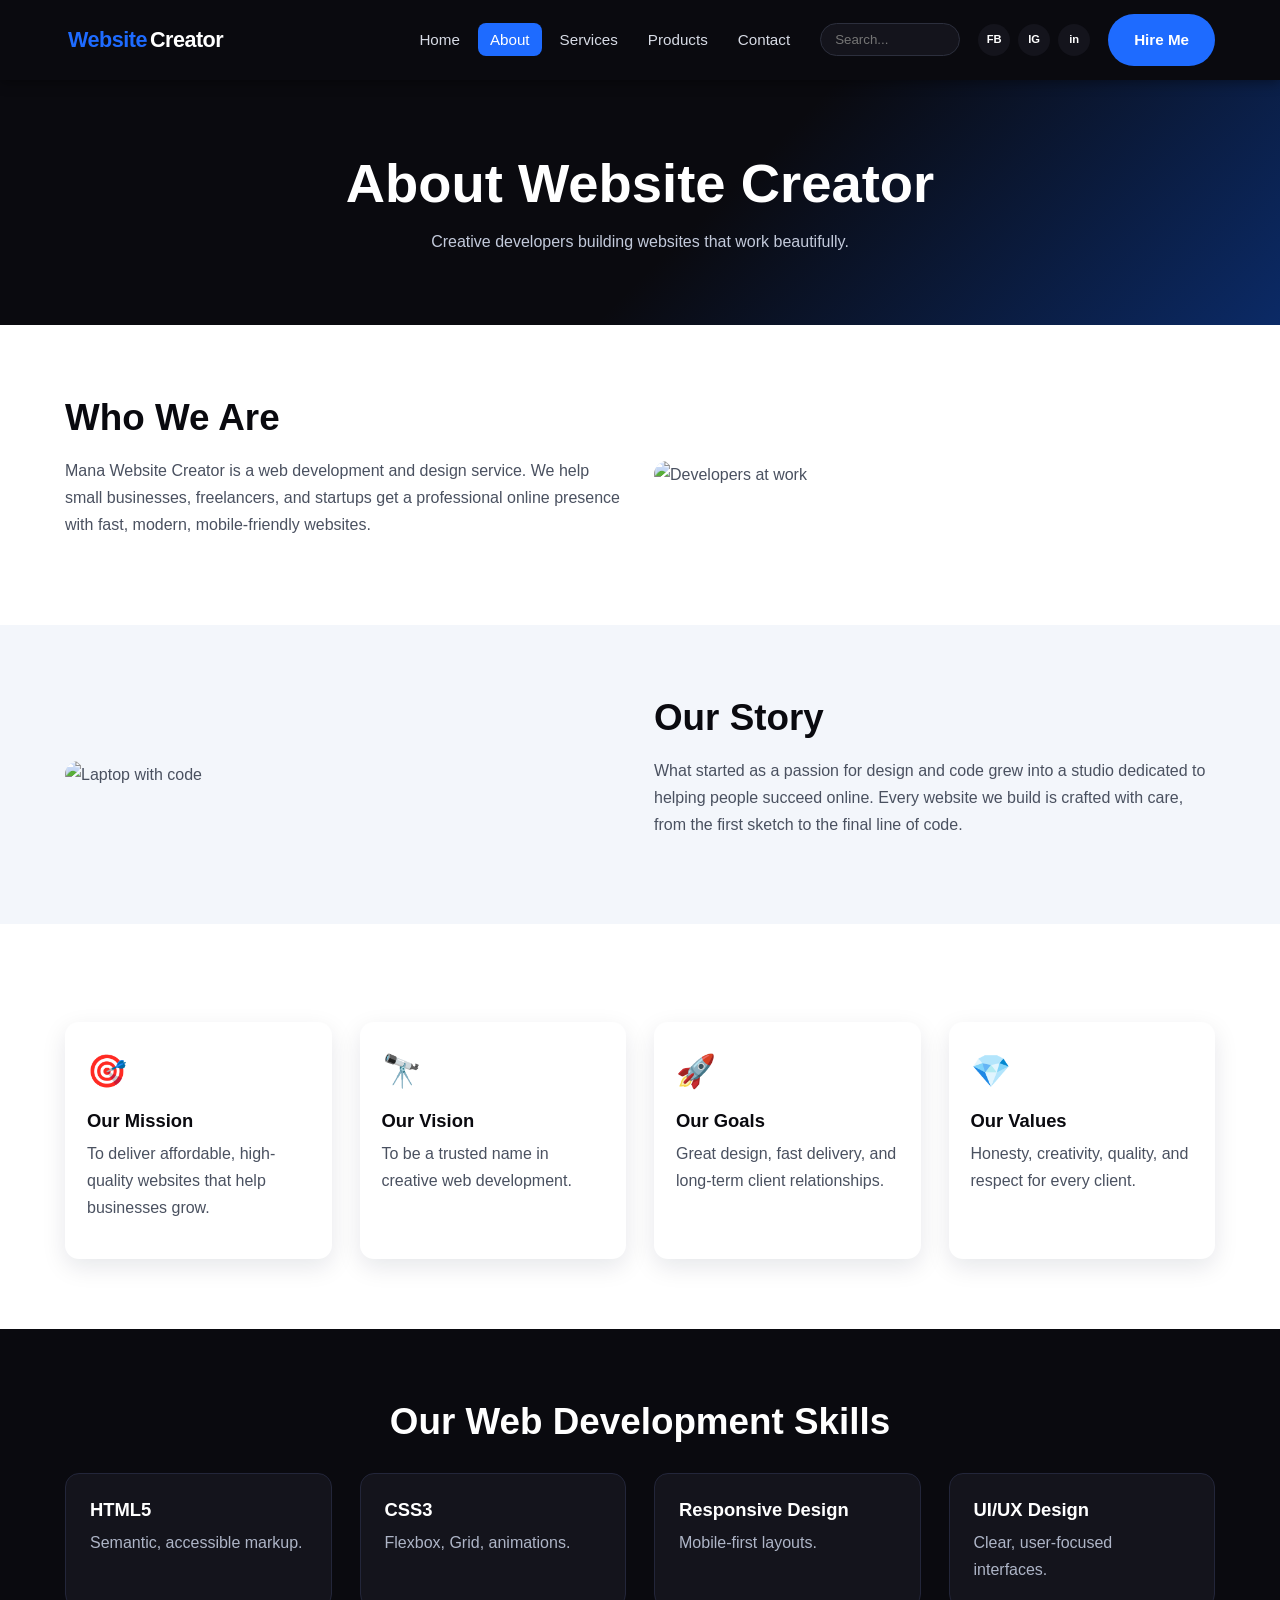
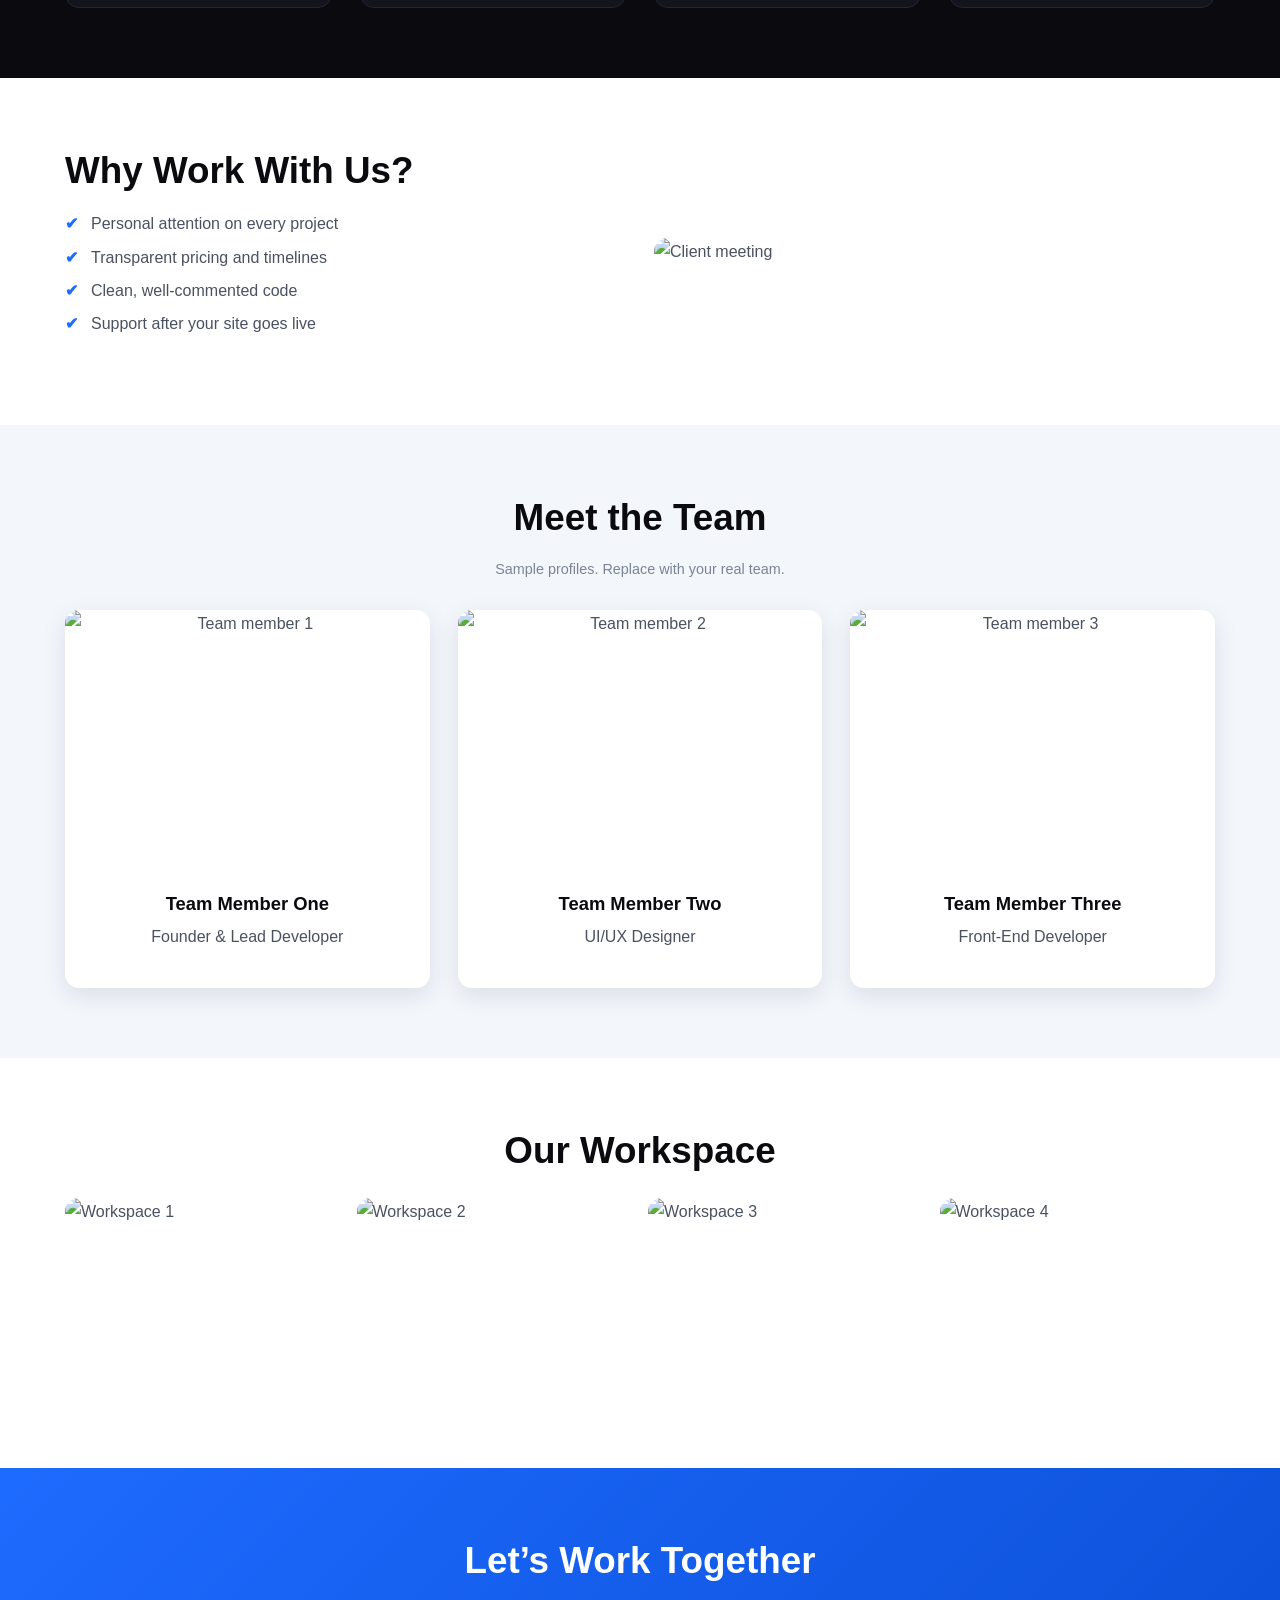
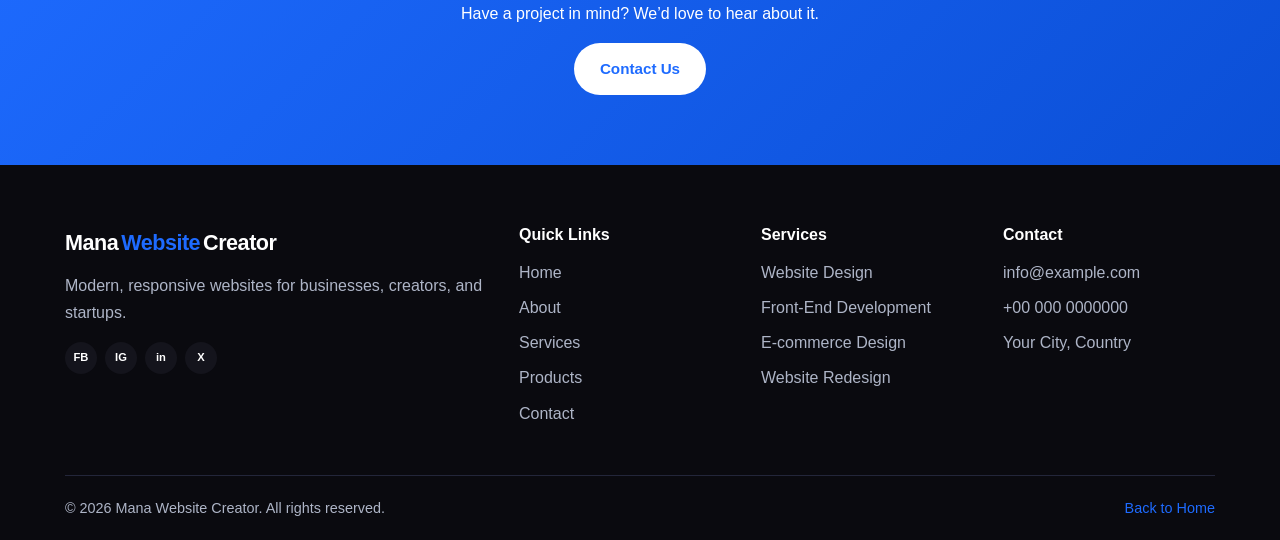
==== about.html @ 3a4bfbbe "Add files via upload" ====
<!DOCTYPE html>
<html lang="en">
<head>
  <meta charset="UTF-8">
  <meta name="viewport" content="width=device-width, initial-scale=1.0">
  <title>About Us | Mana Website Creator</title>
  <link rel="stylesheet" href="style.css">
</head>
<body>

<header class="site-header">
  <div class="container header-inner">
    <a href="index.html" class="logo"><span>Website</span>Creator</a>
    <input type="checkbox" id="nav-toggle" class="nav-toggle">
    <label for="nav-toggle" class="nav-btn" aria-label="Toggle menu">&#9776;</label>
    <nav class="nav">
      <ul>
        <li><a href="index.html">Home</a></li>
        <li><a href="about.html" class="active">About</a></li>
        <li><a href="services.html">Services</a></li>
        <li><a href="products.html">Products</a></li>
        <li><a href="contact.html">Contact</a></li>
      </ul>
      <form class="search" action="#" role="search"><input type="search" placeholder="Search..." aria-label="Search"></form>
      <div class="social"><a href="#">FB</a><a href="#">IG</a><a href="#">in</a></div>
      <a href="contact.html" class="btn btn-primary">Hire Me</a>
    </nav>
  </div>
</header>

<main>
  <!-- About hero -->
  <section class="page-hero">
    <div class="container">
      <h1>About Website Creator</h1>
      <p>Creative developers building websites that work beautifully.</p>
    </div>
  </section>

  <!-- Company introduction -->
  <section class="section">
    <div class="container grid-2">
      <div>
        <h2>Who We Are</h2>
        <p>Mana Website Creator is a web development and design service. We help small businesses, freelancers, and startups get a professional online presence with fast, modern, mobile-friendly websites.</p>
      </div>
      <img src="https://images.unsplash.com/photo-1551434678-e076c223a692?w=800&q=70" alt="Developers at work">
    </div>
  </section>

  <!-- Our story (image on left) -->
  <section class="section bg-light">
    <div class="container grid-2">
      <img src="https://images.unsplash.com/photo-1498050108023-c5249f4df085?w=800&q=70" alt="Laptop with code">
      <div>
        <h2>Our Story</h2>
        <p>What started as a passion for design and code grew into a studio dedicated to helping people succeed online. Every website we build is crafted with care, from the first sketch to the final line of code.</p>
      </div>
    </div>
  </section>

  <!-- Mission, vision, goals, values -->
  <section class="section">
    <div class="container grid-4">
      <div class="card pad"><div class="icon">🎯</div><h3>Our Mission</h3><p>To deliver affordable, high-quality websites that help businesses grow.</p></div>
      <div class="card pad"><div class="icon">🔭</div><h3>Our Vision</h3><p>To be a trusted name in creative web development.</p></div>
      <div class="card pad"><div class="icon">🚀</div><h3>Our Goals</h3><p>Great design, fast delivery, and long-term client relationships.</p></div>
      <div class="card pad"><div class="icon">💎</div><h3>Our Values</h3><p>Honesty, creativity, quality, and respect for every client.</p></div>
    </div>
  </section>

  <!-- Skills -->
  <section class="section bg-dark">
    <div class="container">
      <h2 class="center">Our Web Development Skills</h2>
      <div class="grid-4">
        <div class="why"><h3>HTML5</h3><p>Semantic, accessible markup.</p></div>
        <div class="why"><h3>CSS3</h3><p>Flexbox, Grid, animations.</p></div>
        <div class="why"><h3>Responsive Design</h3><p>Mobile-first layouts.</p></div>
        <div class="why"><h3>UI/UX Design</h3><p>Clear, user-focused interfaces.</p></div>
      </div>
    </div>
  </section>

  <!-- Why work with us (image on right) -->
  <section class="section">
    <div class="container grid-2">
      <div>
        <h2>Why Work With Us?</h2>
        <ul class="checklist">
          <li>Personal attention on every project</li>
          <li>Transparent pricing and timelines</li>
          <li>Clean, well-commented code</li>
          <li>Support after your site goes live</li>
        </ul>
      </div>
      <img src="https://images.unsplash.com/photo-1557804506-669a67965ba0?w=800&q=70" alt="Client meeting">
    </div>
  </section>

  <!-- Team -->
  <section class="section bg-light">
    <div class="container">
      <h2 class="center">Meet the Team</h2>
      <p class="center note">Sample profiles. Replace with your real team.</p>
      <div class="grid-3">
        <article class="card center"><img src="https://images.unsplash.com/photo-1472099645785-5658abf4ff4e?w=500&q=70" alt="Team member 1"><div class="pad"><h3>Team Member One</h3><p>Founder &amp; Lead Developer</p></div></article>
        <article class="card center"><img src="https://images.unsplash.com/photo-1494790108377-be9c29b29330?w=500&q=70" alt="Team member 2"><div class="pad"><h3>Team Member Two</h3><p>UI/UX Designer</p></div></article>
        <article class="card center"><img src="https://images.unsplash.com/photo-1500648767791-00dcc994a43e?w=500&q=70" alt="Team member 3"><div class="pad"><h3>Team Member Three</h3><p>Front-End Developer</p></div></article>
      </div>
    </div>
  </section>

  <!-- Gallery -->
  <section class="section">
    <div class="container">
      <h2 class="center">Our Workspace</h2>
      <div class="gallery">
        <img src="https://images.unsplash.com/photo-1531403009284-440f080d1e12?w=500&q=70" alt="Workspace 1">
        <img src="https://images.unsplash.com/photo-1486312338219-ce68d2c6f44d?w=500&q=70" alt="Workspace 2">
        <img src="https://images.unsplash.com/photo-1461749280684-dccba630e2f6?w=500&q=70" alt="Workspace 3">
        <img src="https://images.unsplash.com/photo-1517694712202-14dd9538aa97?w=500&q=70" alt="Workspace 4">
      </div>
    </div>
  </section>

  <section class="cta">
    <div class="container center">
      <h2>Let’s Work Together</h2>
      <p>Have a project in mind? We’d love to hear about it.</p>
      <a href="contact.html" class="btn btn-light">Contact Us</a>
    </div>
  </section>
</main>

<footer class="site-footer">
  <div class="container footer-grid">
    <div>
      <a href="index.html" class="logo">Mana<span>Website</span>Creator</a>
      <p>Modern, responsive websites for businesses, creators, and startups.</p>
      <div class="social"><a href="#">FB</a><a href="#">IG</a><a href="#">in</a><a href="#">X</a></div>
    </div>
    <div><h4>Quick Links</h4><ul>
      <li><a href="index.html">Home</a></li><li><a href="about.html">About</a></li><li><a href="services.html">Services</a></li><li><a href="products.html">Products</a></li><li><a href="contact.html">Contact</a></li></ul></div>
    <div><h4>Services</h4><ul>
      <li><a href="services.html#design">Website Design</a></li><li><a href="services.html#frontend">Front-End Development</a></li><li><a href="services.html#ecommerce">E-commerce Design</a></li><li><a href="services.html#redesign">Website Redesign</a></li></ul></div>
    <div><h4>Contact</h4><ul>
      <li>info@example.com</li><li>+00 000 0000000</li><li>Your City, Country</li></ul></div>
  </div>
  <div class="container footer-bottom">
    <p>&copy; 2026 Mana Website Creator. All rights reserved.</p>
    <a href="index.html">Back to Home</a>
  </div>
</footer>

</body>
</html>
---- style.css ----
/* ==========================================================
   MANA WEBSITE CREATOR - MAIN STYLESHEET
   ========================================================== */

/* ---------- 1. RESET & GLOBAL ---------- */
* { margin: 0; padding: 0; box-sizing: border-box; }
html { scroll-behavior: smooth; }

/* ---------- 2. COLOR & FONT VARIABLES ---------- */
:root {
  --blue: #1e6bff;
  --blue-dark: #0b4fd6;
  --black: #0a0a0f;
  --dark: #14141c;
  --white: #ffffff;
  --light: #f3f6fb;
  --text: #4a5160;
  --radius: 14px;
  --shadow: 0 8px 24px rgba(10, 20, 50, 0.1);
  --font: "Segoe UI", Roboto, Arial, sans-serif;
}

body { font-family: var(--font); color: var(--text); line-height: 1.7; background: var(--white); }
img { max-width: 100%; display: block; border-radius: var(--radius); }
ul { list-style: none; }
a { text-decoration: none; color: inherit; transition: 0.3s; }

/* ---------- 3. TYPOGRAPHY ---------- */
h1, h2, h3, h4 { color: var(--black); line-height: 1.25; }
h1 { font-size: clamp(2rem, 5vw, 3.4rem); }
h2 { font-size: clamp(1.6rem, 3.5vw, 2.3rem); margin-bottom: 1rem; }
h3 { font-size: 1.15rem; margin-bottom: .5rem; }
p { margin-bottom: 1rem; }

/* ---------- 4. LAYOUT HELPERS ---------- */
.container { width: 92%; max-width: 1150px; margin: 0 auto; }
.section { padding: 70px 0; }
.center { text-align: center; }
.narrow { max-width: 760px; }
.bg-light { background: var(--light); }
.bg-dark { background: var(--black); }
.bg-dark h2, .bg-dark h3 { color: var(--white); }
.pad { padding: 22px; }
.note { font-size: .9rem; color: #7b8494; margin-bottom: 1.5rem; }

/* Responsive grids */
.grid-2, .grid-3, .grid-4, .grid-5 { display: grid; gap: 28px; margin-top: 28px; }
.grid-2 { grid-template-columns: repeat(2, 1fr); align-items: center; margin-top: 0; }
.grid-3 { grid-template-columns: repeat(3, 1fr); }
.grid-4 { grid-template-columns: repeat(4, 1fr); }
.grid-5 { grid-template-columns: repeat(5, 1fr); }

/* ---------- 5. HEADER & NAVIGATION ---------- */
.site-header { background: var(--black); position: sticky; top: 0; z-index: 100; box-shadow: 0 2px 12px rgba(0,0,0,.4); }
.header-inner { display: flex; align-items: center; justify-content: space-between; padding: 14px 0; gap: 16px; }

/* Text-based logo */
.logo { font-size: 1.35rem; font-weight: 800; color: var(--white); letter-spacing: -.5px; }
.logo span { color: var(--blue); margin: 0 3px; }

.nav { display: flex; align-items: center; gap: 18px; }
.nav ul { display: flex; gap: 6px; }
.nav ul a { color: #d7dbe5; padding: 8px 12px; border-radius: 8px; font-size: .95rem; }
.nav ul a:hover, .nav ul a.active { color: var(--white); background: var(--blue); }

.search input { padding: 8px 14px; border-radius: 30px; border: 1px solid #2c2f3d; background: var(--dark); color: var(--white); width: 140px; }
.search input:focus { outline: none; border-color: var(--blue); }

.social { display: flex; gap: 8px; }
.social a { width: 32px; height: 32px; border-radius: 50%; background: var(--dark); color: var(--white); display: grid; place-items: center; font-size: .7rem; font-weight: 700; }
.social a:hover { background: var(--blue); transform: translateY(-3px); }
.social.dark { flex-wrap: wrap; }
.social.dark a { width: auto; height: auto; padding: 6px 14px; border-radius: 30px; background: var(--light); color: var(--black); font-size: .85rem; }
.social.dark a:hover { background: var(--blue); color: var(--white); }

/* Mobile menu toggle (CSS-only checkbox trick) */
.nav-toggle { display: none; }
.nav-btn { display: none; color: var(--white); font-size: 1.8rem; cursor: pointer; }

/* ---------- 6. BUTTONS ---------- */
.btn { display: inline-block; padding: 11px 24px; border-radius: 30px; font-weight: 600; border: 2px solid transparent; cursor: pointer; font-size: .95rem; font-family: var(--font); }
.btn-primary { background: var(--blue); color: var(--white); }
.btn-primary:hover { background: var(--blue-dark); transform: translateY(-3px); box-shadow: var(--shadow); }
.btn-outline-light { border-color: var(--white); color: var(--white); }
.btn-outline-light:hover { background: var(--white); color: var(--black); }
.btn-light { background: var(--white); color: var(--blue); }
.btn-light:hover { background: var(--black); color: var(--white); transform: translateY(-3px); }
.btn-group { display: flex; gap: 14px; flex-wrap: wrap; margin-top: 20px; }

/* ---------- 7. HERO ---------- */
.hero { background: linear-gradient(135deg, var(--black) 55%, #0b2a66); padding: 80px 0; }
.hero h1, .hero p { color: var(--white); }
.hero p { color: #c3cadb; font-size: 1.08rem; margin-top: 16px; }
.tag { display: inline-block; background: rgba(30,107,255,.2); color: #7fa9ff; padding: 4px 14px; border-radius: 30px; font-size: .85rem; margin-bottom: 14px; }
.hero img { box-shadow: 0 20px 50px rgba(30,107,255,.3); }

/* Inner page hero */
.page-hero { background: linear-gradient(135deg, var(--black) 55%, #0b2a66); text-align: center; padding: 70px 0; }
.page-hero h1 { color: var(--white); }
.page-hero p { color: #c3cadb; margin: 10px 0 0; }

/* ---------- 8. CARDS ---------- */
.card { background: var(--white); border-radius: var(--radius); box-shadow: var(--shadow); overflow: hidden; transition: .3s; }
.card:hover { transform: translateY(-8px); box-shadow: 0 16px 36px rgba(30,107,255,.2); }
.card img { border-radius: 0; width: 100%; height: 190px; object-fit: cover; }
.card.center img { height: 260px; }
.icon { font-size: 2rem; margin-bottom: 10px; }
.link { color: var(--blue); font-weight: 600; }
.link:hover { color: var(--blue-dark); letter-spacing: .5px; }
blockquote strong { color: var(--black); font-size: .9rem; }

/* Why choose us */
.why { background: var(--dark); border: 1px solid #23263a; padding: 24px; border-radius: var(--radius); transition: .3s; }
.why p { color: #aeb5c7; margin: 0; }
.why:hover { border-color: var(--blue); transform: translateY(-5px); }

/* Process steps */
.step { text-align: center; }
.step span { display: grid; place-items: center; width: 56px; height: 56px; margin: 0 auto 12px; background: var(--blue); color: var(--white); border-radius: 50%; font-weight: 800; font-size: 1.3rem; box-shadow: var(--shadow); }

/* Call to action */
.cta { background: linear-gradient(135deg, var(--blue), var(--blue-dark)); padding: 70px 0; }
.cta h2, .cta p { color: var(--white); }

/* ---------- 9. LISTS ---------- */
.checklist { margin: 12px 0 18px; }
.checklist li { padding-left: 26px; position: relative; margin-bottom: 6px; }
.checklist li::before { content: "✔"; position: absolute; left: 0; color: var(--blue); font-weight: 700; }

/* ---------- 10. SERVICES PAGE ---------- */
.services-list { display: grid; gap: 70px; }
.service img { height: 320px; width: 100%; object-fit: cover; box-shadow: var(--shadow); }
.service:nth-child(even) img { order: 2; }   /* alternate image side */

/* ---------- 11. PRODUCTS PAGE ---------- */
.filter-bar { display: flex; flex-wrap: wrap; gap: 10px; justify-content: center; margin-bottom: 10px; }
.filter-bar a { padding: 9px 22px; border-radius: 30px; background: var(--light); color: var(--black); font-weight: 600; }
.filter-bar a:hover { background: var(--blue); color: var(--white); }
.badge { display: inline-block; background: rgba(30,107,255,.12); color: var(--blue); padding: 3px 12px; border-radius: 30px; font-size: .78rem; font-weight: 600; margin-bottom: 8px; }
.price { font-size: 1.7rem; font-weight: 800; color: var(--black); }
.price small { font-size: .75rem; font-weight: 400; color: #7b8494; }
.card[id] { scroll-margin-top: 90px; }

/* ---------- 12. ABOUT GALLERY ---------- */
.gallery { display: grid; grid-template-columns: repeat(4, 1fr); gap: 16px; margin-top: 24px; }
.gallery img { height: 200px; width: 100%; object-fit: cover; transition: .3s; }
.gallery img:hover { transform: scale(1.05); box-shadow: var(--shadow); }

/* ---------- 13. CONTACT PAGE ---------- */
.contact-grid { display: grid; grid-template-columns: 2fr 1fr; gap: 40px; align-items: start; }
.form { display: grid; gap: 8px; }
.form label { font-weight: 600; color: var(--black); font-size: .92rem; margin-top: 8px; }
.form input, .form select, .form textarea { width: 100%; padding: 12px 14px; border: 1px solid #d5dbe8; border-radius: 10px; font-family: var(--font); font-size: .95rem; background: var(--white); }
.form input:focus, .form select:focus, .form textarea:focus { outline: none; border-color: var(--blue); box-shadow: 0 0 0 3px rgba(30,107,255,.15); }
.form .btn { margin-top: 14px; justify-self: start; }
.info { margin-bottom: 18px; }
.faq { background: var(--white); border-radius: 10px; margin-bottom: 12px; box-shadow: var(--shadow); padding: 14px 20px; }
.faq summary { cursor: pointer; font-weight: 600; color: var(--black); }
.faq summary:hover { color: var(--blue); }
.faq p { margin: 10px 0 0; }

/* ---------- 14. FOOTER ---------- */
.site-footer { background: var(--black); color: #aeb5c7; padding-top: 60px; }
.footer-grid { display: grid; grid-template-columns: 2fr 1fr 1fr 1fr; gap: 30px; }
.site-footer h4 { color: var(--white); margin-bottom: 14px; }
.site-footer li { margin-bottom: 8px; }
.site-footer li a:hover { color: var(--blue); padding-left: 5px; }
.site-footer .logo { display: inline-block; margin-bottom: 10px; }
.footer-bottom { display: flex; justify-content: space-between; flex-wrap: wrap; gap: 10px; border-top: 1px solid #23263a; margin-top: 40px; padding: 20px 0; font-size: .9rem; }
.footer-bottom a { color: var(--blue); }
.footer-bottom p { margin: 0; }

/* ==========================================================
   15. RESPONSIVE - TABLET (up to 992px)
   ========================================================== */
@media (max-width: 992px) {
  .grid-3, .grid-4 { grid-template-columns: repeat(2, 1fr); }
  .grid-5 { grid-template-columns: repeat(3, 1fr); }
  .gallery { grid-template-columns: repeat(2, 1fr); }
  .footer-grid { grid-template-columns: repeat(2, 1fr); }
  .contact-grid { grid-template-columns: 1fr; }

  /* Show hamburger and turn nav into a dropdown panel */
  .nav-btn { display: block; order: 3; }
  .nav { display: none; position: absolute; top: 100%; left: 0; right: 0; background: var(--black); flex-direction: column; align-items: flex-start; padding: 20px 4%; border-top: 1px solid #23263a; }
  .nav-toggle:checked ~ .nav { display: flex; }
  .nav ul { flex-direction: column; width: 100%; }
  .search input { width: 100%; }
  .search { width: 100%; }
}

/* ==========================================================
   16. RESPONSIVE - MOBILE (up to 700px)
   ========================================================== */
@media (max-width: 700px) {
  .section { padding: 50px 0; }
  .grid-2, .grid-3, .grid-4 { grid-template-columns: 1fr; }
  .grid-5 { grid-template-columns: repeat(2, 1fr); }
  .service:nth-child(even) img { order: 0; }
  .footer-grid { grid-template-columns: 1fr; }
  .footer-bottom { flex-direction: column; text-align: center; }
  .hero { padding: 50px 0; }
  .service img { height: 220px; }
}
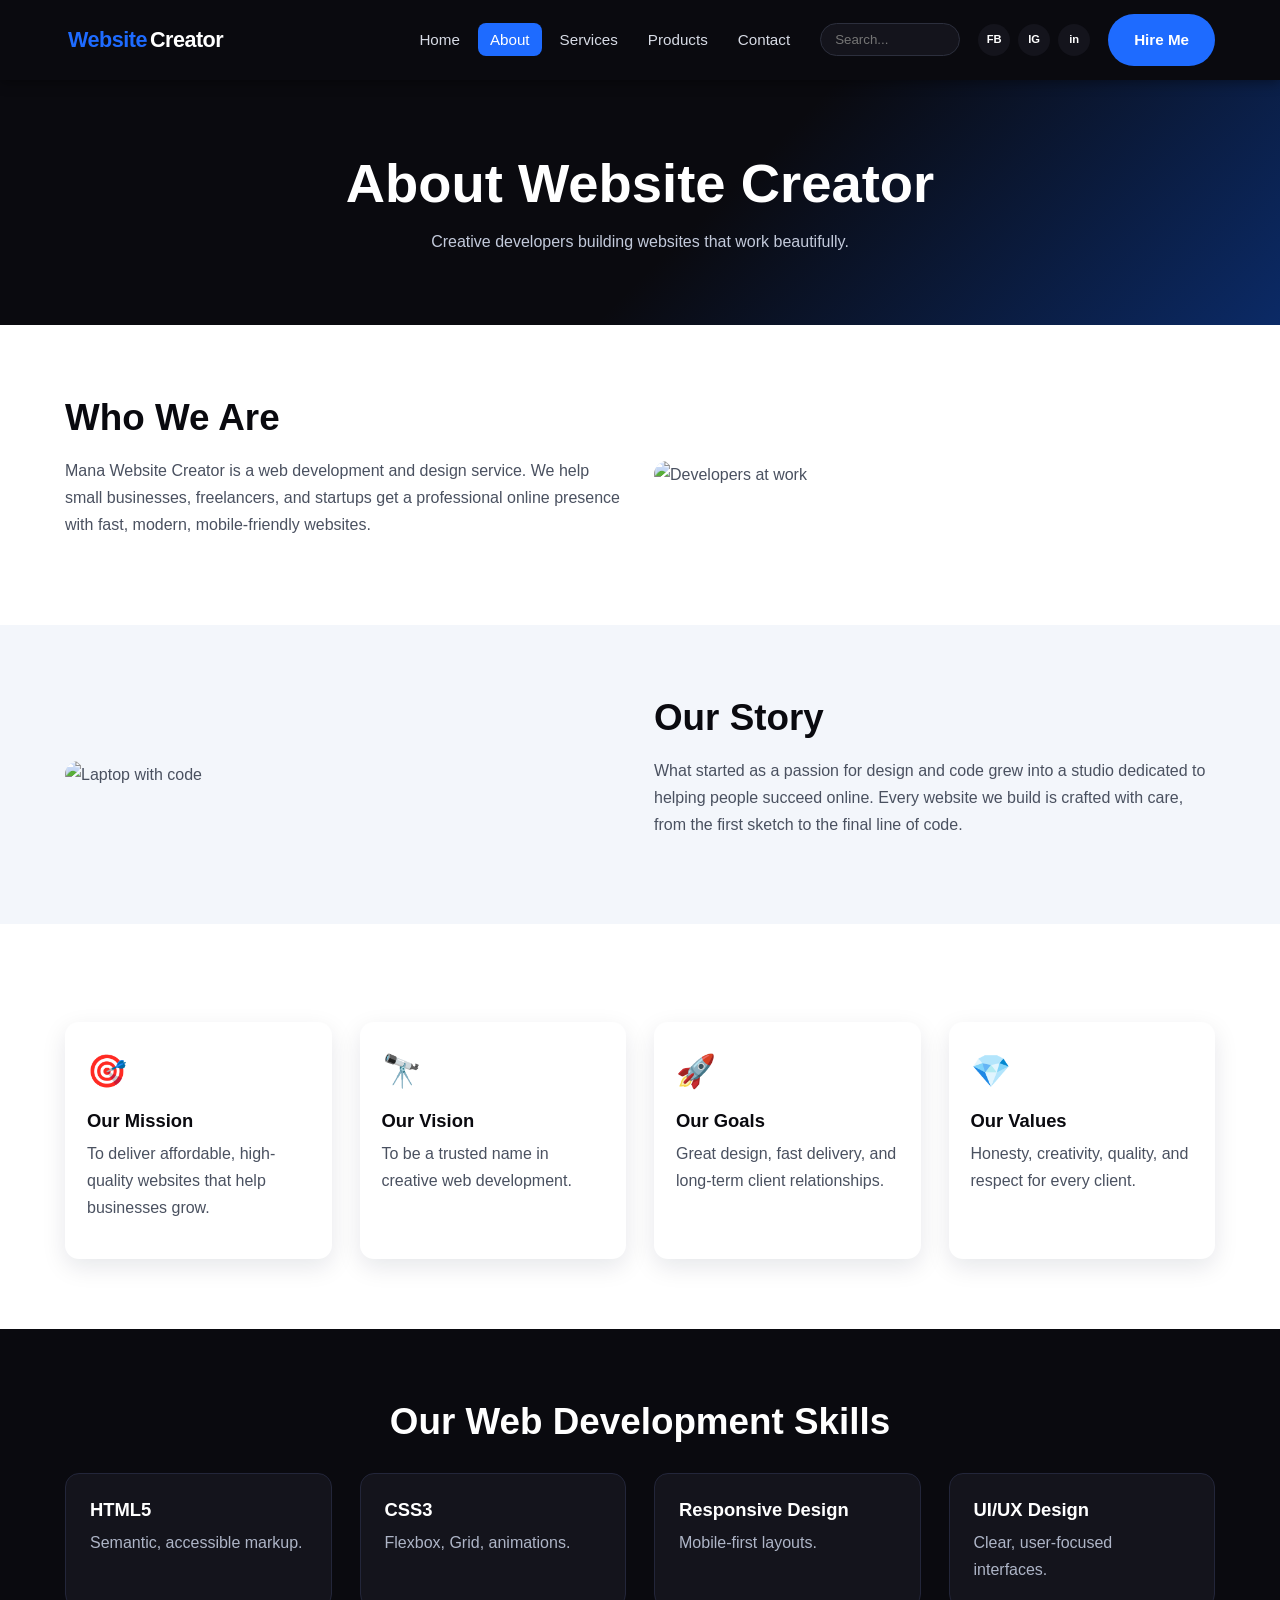
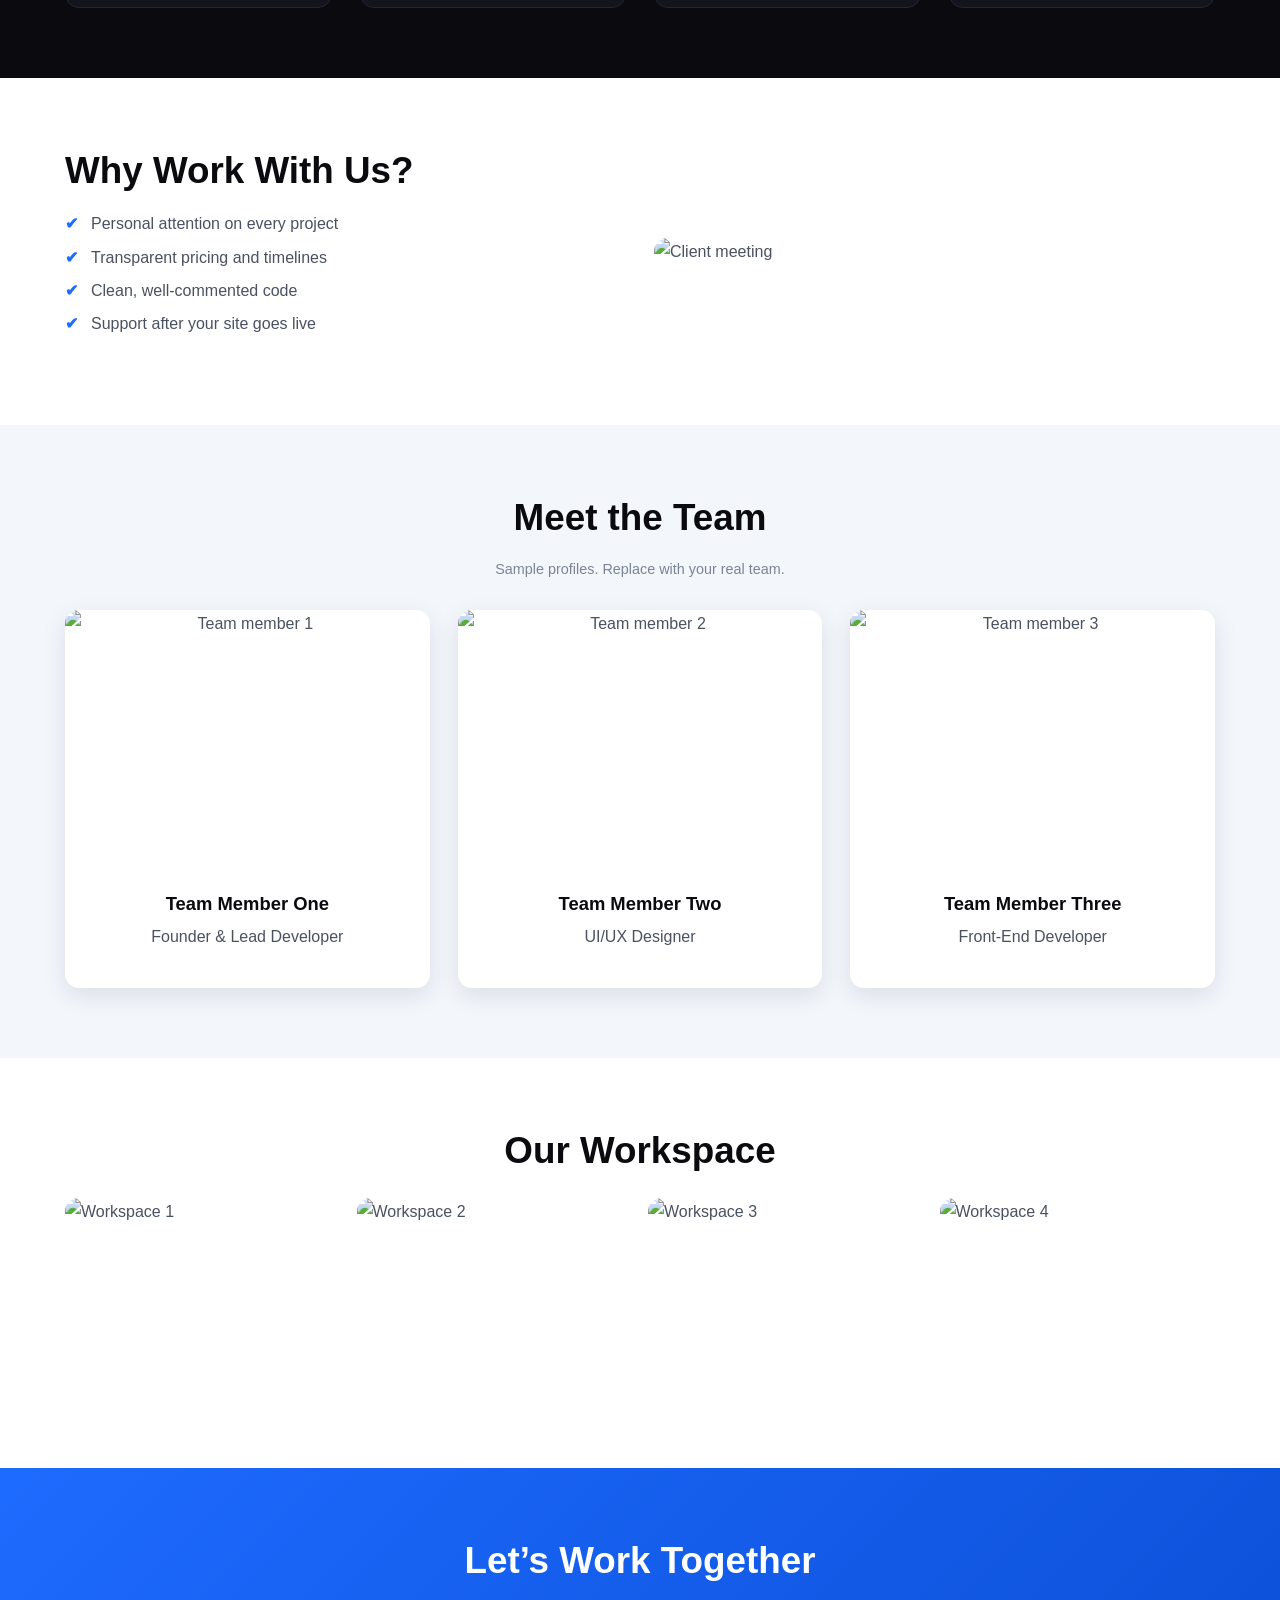
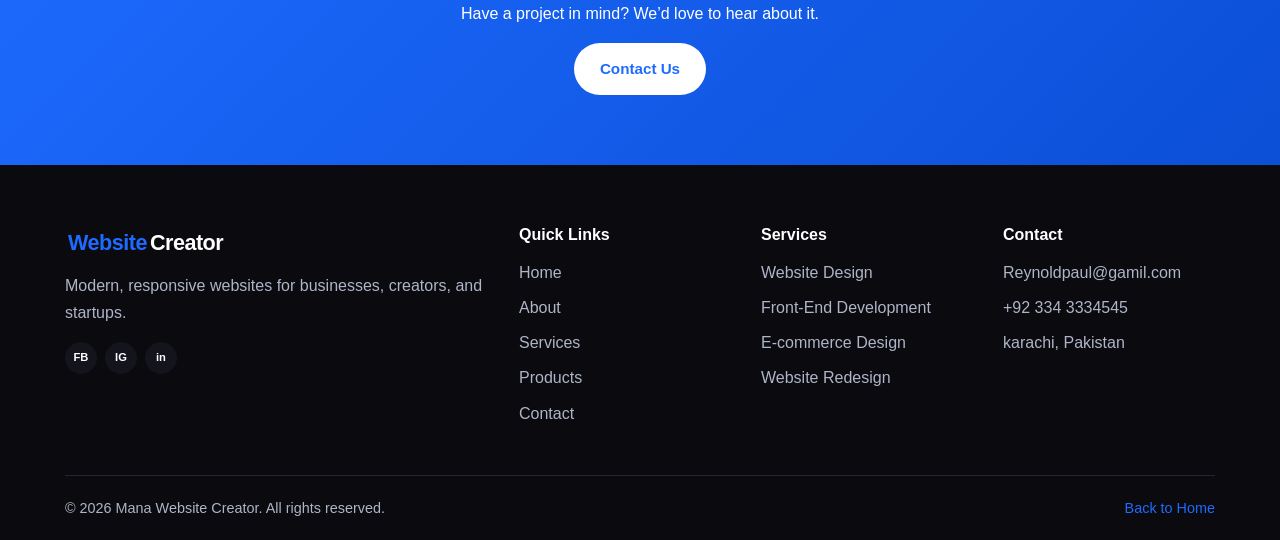
==== commit db3d746b: "Add files via upload" ====
--- a/about.html
+++ b/about.html
@@ -22,7 +22,7 @@
         <li><a href="contact.html">Contact</a></li>
       </ul>
       <form class="search" action="#" role="search"><input type="search" placeholder="Search..." aria-label="Search"></form>
-      <div class="social"><a href="#">FB</a><a href="#">IG</a><a href="#">in</a></div>
+        <div class="social"><a href="https://www.facebook.com/">FB</a><a href="https://www.instagram.com/">IG</a><a href="https://pk.linkedin.com/">in</a></div>
       <a href="contact.html" class="btn btn-primary">Hire Me</a>
     </nav>
   </div>
@@ -132,26 +132,25 @@
     </div>
   </section>
 </main>
-
+<!-- ===== FOOTER (same on every page) ===== -->
 <footer class="site-footer">
   <div class="container footer-grid">
     <div>
-      <a href="index.html" class="logo">Mana<span>Website</span>Creator</a>
+      <a href="index.html" class="logo"><span>Website</span>Creator</a>
       <p>Modern, responsive websites for businesses, creators, and startups.</p>
-      <div class="social"><a href="#">FB</a><a href="#">IG</a><a href="#">in</a><a href="#">X</a></div>
+      <div class="social"><a href="https://www.facebook.com/">FB</a><a href="https://www.instagram.com/">IG</a><a href="https://pk.linkedin.com/">in</a></div>
     </div>
     <div><h4>Quick Links</h4><ul>
       <li><a href="index.html">Home</a></li><li><a href="about.html">About</a></li><li><a href="services.html">Services</a></li><li><a href="products.html">Products</a></li><li><a href="contact.html">Contact</a></li></ul></div>
     <div><h4>Services</h4><ul>
       <li><a href="services.html#design">Website Design</a></li><li><a href="services.html#frontend">Front-End Development</a></li><li><a href="services.html#ecommerce">E-commerce Design</a></li><li><a href="services.html#redesign">Website Redesign</a></li></ul></div>
     <div><h4>Contact</h4><ul>
-      <li>info@example.com</li><li>+00 000 0000000</li><li>Your City, Country</li></ul></div>
+      <li>Reynoldpaul@gamil.com</li><li>+92 334 3334545</li><li>karachi, Pakistan</li></ul></div>
   </div>
   <div class="container footer-bottom">
     <p>&copy; 2026 Mana Website Creator. All rights reserved.</p>
     <a href="index.html">Back to Home</a>
   </div>
 </footer>
-
 </body>
 </html>
